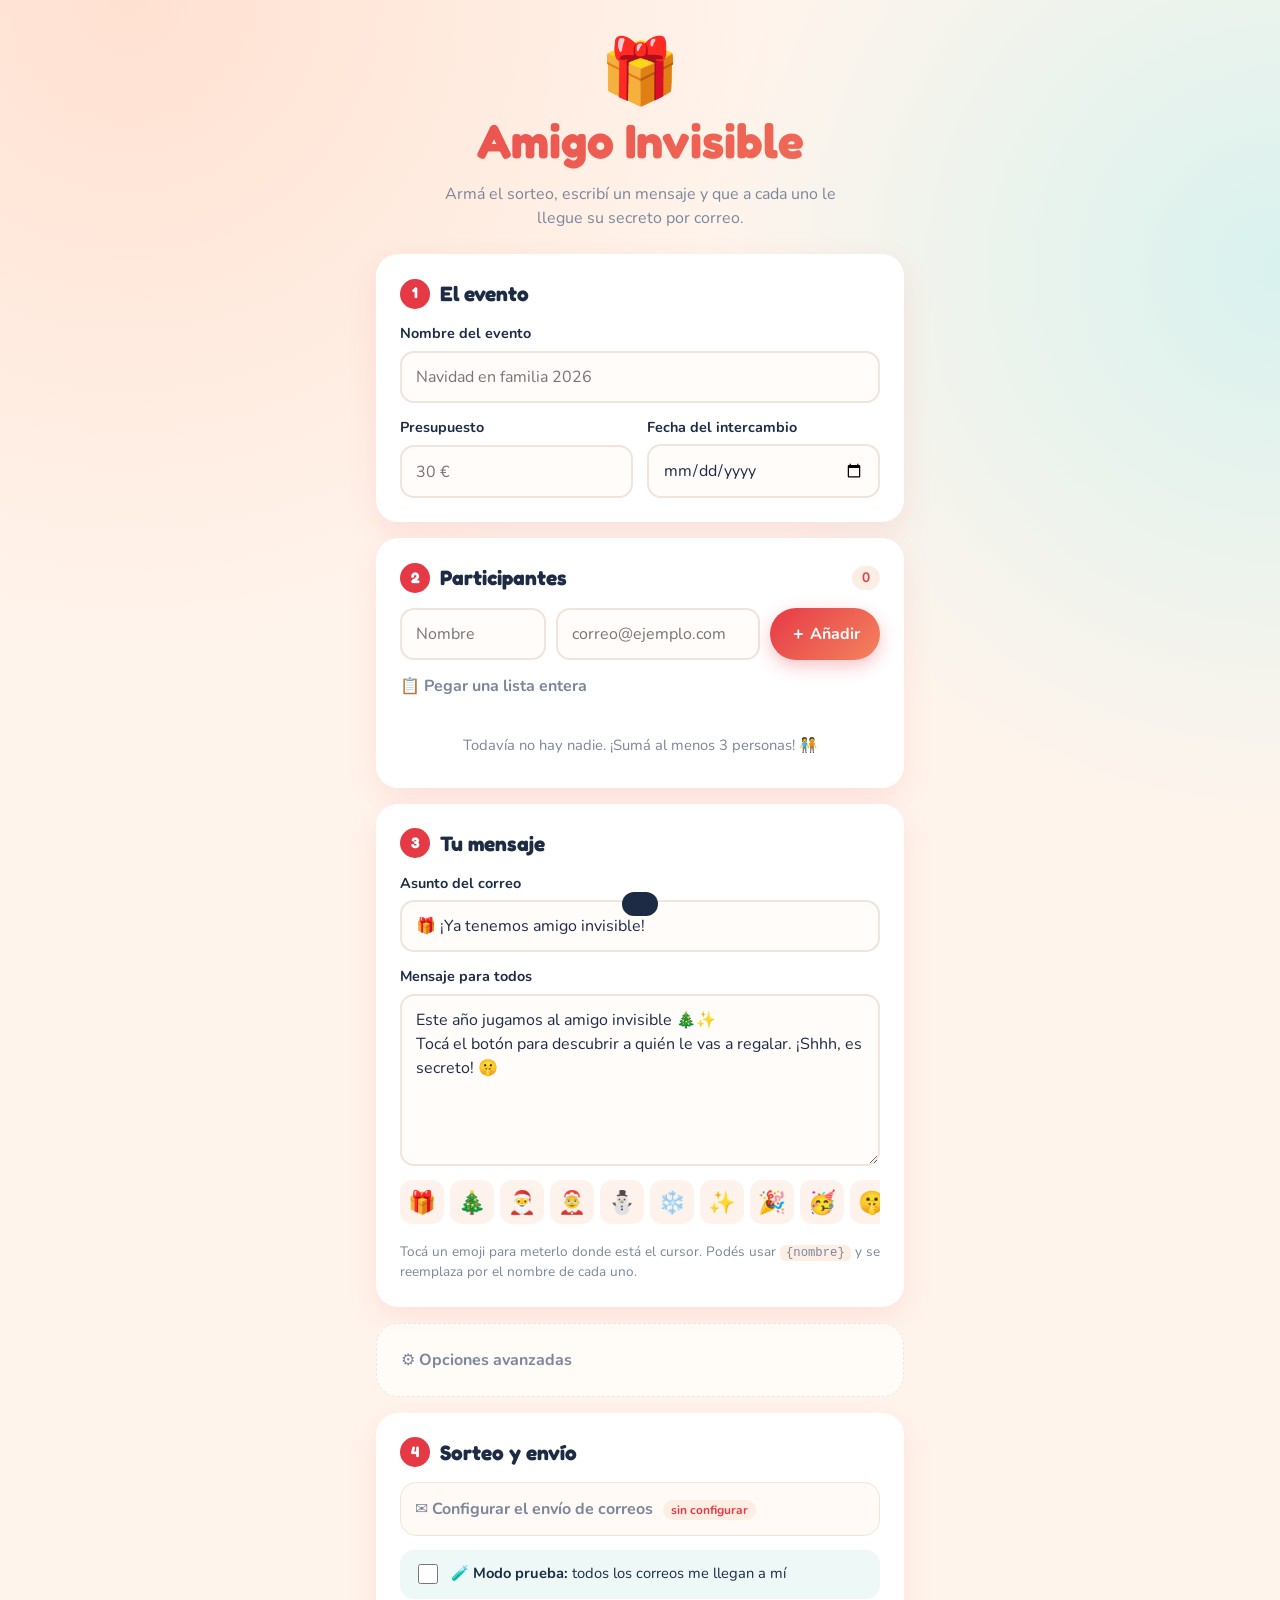
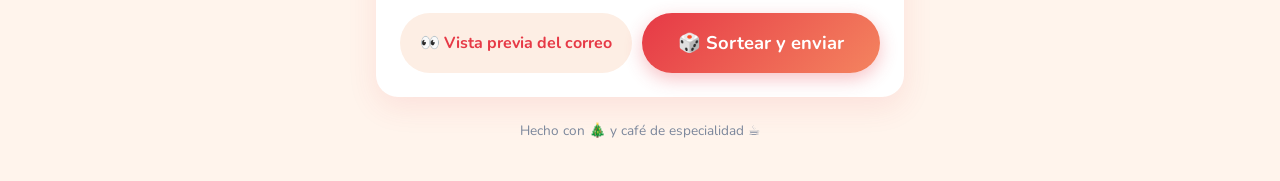
==== index.html @ 3b0b979f "Presupuesto de ejemplo: 30 € Co-Authored-By: Claude Opus 5.5 <noreply@anthropic.com> Claude-Session:" ====
<!doctype html>
<html lang="es">
<head>
  <meta charset="utf-8">
  <meta name="viewport" content="width=device-width, initial-scale=1, viewport-fit=cover">
  <title>Amigo Invisible 🎁</title>
  <meta name="description" content="Organizá tu sorteo de amigo invisible y avisale a todos por correo.">
  <meta name="theme-color" content="#e63946">
  <link rel="icon" href="data:image/svg+xml,<svg xmlns='http://www.w3.org/2000/svg' viewBox='0 0 100 100'><text y='.9em' font-size='90'>🎁</text></svg>">
  <link rel="preconnect" href="https://fonts.googleapis.com">
  <link rel="preconnect" href="https://fonts.gstatic.com" crossorigin>
  <link href="https://fonts.googleapis.com/css2?family=Fredoka:wght@500;600;700&family=Nunito:wght@400;600;700&display=swap" rel="stylesheet">
  <link rel="stylesheet" href="css/styles.css">
</head>
<body>
  <div class="snow" aria-hidden="true"></div>

  <header class="hero">
    <div class="hero__icon">🎁</div>
    <h1>Amigo Invisible</h1>
    <p>Armá el sorteo, escribí un mensaje y que a cada uno le llegue su secreto por correo.</p>
  </header>

  <main class="container">

    <!-- 1. Evento -->
    <section class="card">
      <h2><span class="step">1</span> El evento</h2>
      <label class="field">
        <span>Nombre del evento</span>
        <input id="eventName" type="text" placeholder="Navidad en familia 2026" maxlength="80">
      </label>
      <div class="row">
        <label class="field">
          <span>Presupuesto</span>
          <input id="eventBudget" type="text" placeholder="30 €" maxlength="30">
        </label>
        <label class="field">
          <span>Fecha del intercambio</span>
          <input id="eventDate" type="date">
        </label>
      </div>
    </section>

    <!-- 2. Participantes -->
    <section class="card">
      <h2><span class="step">2</span> Participantes <span id="countBadge" class="badge">0</span></h2>
      <form id="addForm" class="add-form" autocomplete="off">
        <input id="pName" type="text" placeholder="Nombre" required maxlength="40">
        <input id="pEmail" type="email" placeholder="correo@ejemplo.com" required>
        <button class="btn btn--primary" type="submit" aria-label="Añadir participante">＋ Añadir</button>
      </form>
      <details class="bulk">
        <summary>📋 Pegar una lista entera</summary>
        <p class="hint">Una persona por línea: <code>Nombre, correo</code></p>
        <textarea id="bulkInput" rows="4" placeholder="Nancy, nancy@mail.com&#10;Santi, santi@mail.com"></textarea>
        <button id="bulkAdd" class="btn btn--ghost" type="button">Añadir todos</button>
      </details>
      <ul id="participantList" class="plist"></ul>
      <p id="emptyList" class="empty">Todavía no hay nadie. ¡Sumá al menos 3 personas! 🧑‍🤝‍🧑</p>
    </section>

    <!-- 3. Mensaje -->
    <section class="card">
      <h2><span class="step">3</span> Tu mensaje</h2>
      <label class="field">
        <span>Asunto del correo</span>
        <input id="mailSubject" type="text" maxlength="120">
      </label>
      <label class="field">
        <span>Mensaje para todos</span>
        <textarea id="mailMessage" rows="6"></textarea>
      </label>
      <div class="emoji-bar" id="emojiBar" aria-label="Emojis"></div>
      <p class="hint">Tocá un emoji para meterlo donde está el cursor. Podés usar <code>{nombre}</code> y se reemplaza por el nombre de cada uno.</p>
    </section>

    <!-- Opciones avanzadas (discretas) -->
    <section class="card card--quiet">
      <details id="advanced">
        <summary>⚙️ Opciones avanzadas</summary>
        <p class="hint">Esto queda solo en este navegador. En los correos no aparece nada: el resultado se ve 100% al azar.</p>

        <h3>🔗 Tiene que tocarle a…</h3>
        <div class="rule-form">
          <select id="forceFrom"></select>
          <span class="arrow">regala a</span>
          <select id="forceTo"></select>
          <button id="addForce" class="btn btn--ghost btn--sm" type="button">Fijar</button>
        </div>
        <ul id="forceList" class="rules"></ul>

        <h3>🚫 Nunca le puede tocar…</h3>
        <div class="rule-form">
          <select id="exclFrom"></select>
          <span class="arrow">no regala a</span>
          <select id="exclTo"></select>
          <button id="addExcl" class="btn btn--ghost btn--sm" type="button">Excluir</button>
        </div>
        <label class="check"><input id="exclMutual" type="checkbox" checked> Aplicar en los dos sentidos</label>
        <ul id="exclList" class="rules"></ul>

        <label class="check"><input id="avoidPairs" type="checkbox" checked> Evitar que dos personas se regalen entre sí</label>
      </details>
    </section>

    <!-- 4. Envío -->
    <section class="card">
      <h2><span class="step">4</span> Sorteo y envío</h2>

      <details id="mailConfig" class="config">
        <summary>✉️ Configurar el envío de correos <span id="configStatus" class="pill">sin configurar</span></summary>
        <p class="hint">Se usa <a href="https://www.emailjs.com/" target="_blank" rel="noopener">EmailJS</a> (gratis, 200 correos/mes). En el <a href="https://github.com/nchiari/Amigo-Invisible#configurar-emailjs" target="_blank" rel="noopener">README</a> está el paso a paso.</p>
        <label class="field"><span>Public Key</span><input id="ejsKey" type="text" placeholder="aBcD1234..." autocomplete="off"></label>
        <label class="field"><span>Service ID</span><input id="ejsService" type="text" placeholder="service_xxxxx" autocomplete="off"></label>
        <label class="field"><span>Template ID</span><input id="ejsTemplate" type="text" placeholder="template_xxxxx" autocomplete="off"></label>
        <label class="field"><span>Tu nombre (remitente)</span><input id="fromName" type="text" placeholder="Nico" maxlength="40"></label>
      </details>

      <label class="check check--test">
        <input id="testMode" type="checkbox">
        <span>🧪 <b>Modo prueba:</b> todos los correos me llegan a mí</span>
      </label>
      <label id="testEmailWrap" class="field hidden">
        <span>Mi correo para la prueba</span>
        <input id="testEmail" type="email" placeholder="yo@mail.com">
      </label>

      <div class="actions">
        <button id="previewBtn" class="btn btn--ghost" type="button">👀 Vista previa del correo</button>
        <button id="drawBtn" class="btn btn--primary btn--big" type="button">🎲 Sortear y enviar</button>
      </div>

      <div id="results" class="results hidden">
        <div class="results__head">
          <h3>📬 Envíos</h3>
          <button id="redrawBtn" class="btn btn--ghost btn--sm" type="button">🔄 Volver a sortear</button>
        </div>
        <p class="hint">Los enlaces no muestran a quién le tocó quién, así podés jugar vos también sin espiar. 🙈</p>
        <ul id="sendList" class="sendlist"></ul>
        <button id="retryBtn" class="btn btn--primary hidden" type="button">Reintentar los que fallaron</button>
      </div>
    </section>

    <footer class="foot">Hecho con 🎄 y café de especialidad ☕</footer>
  </main>

  <!-- Modal vista previa -->
  <dialog id="previewDialog" class="dialog">
    <div class="dialog__head">
      <b>Vista previa</b>
      <button class="btn btn--ghost btn--sm" data-close type="button">Cerrar ✕</button>
    </div>
    <iframe id="previewFrame" title="Vista previa del correo"></iframe>
  </dialog>

  <div id="toast" class="toast" role="status" aria-live="polite"></div>

  <script src="js/shared.js"></script>
  <script src="js/app.js"></script>
</body>
</html>
---- css/styles.css ----
:root {
  --bg: #fff4ec;
  --card: #ffffff;
  --ink: #1d2b45;
  --muted: #7b869b;
  --line: #f1e4da;
  --red: #e63946;
  --coral: #f4845f;
  --green: #2a9d8f;
  --gold: #e9c46a;
  --radius: 22px;
  --shadow: 0 10px 30px rgba(230, 57, 70, .10);
}

* { box-sizing: border-box; }
html { -webkit-text-size-adjust: 100%; }
body {
  margin: 0;
  font-family: 'Nunito', system-ui, -apple-system, sans-serif;
  background: var(--bg);
  background-image: radial-gradient(circle at 10% 0%, #ffe1d1 0, transparent 45%),
                    radial-gradient(circle at 100% 30%, #d9f2ee 0, transparent 40%);
  background-attachment: fixed;
  color: var(--ink);
  line-height: 1.5;
  min-height: 100vh;
}
h1, h2, h3 { font-family: 'Fredoka', sans-serif; margin: 0; }
a { color: var(--green); }
code { background: #fdeee4; padding: 1px 6px; border-radius: 6px; font-size: .9em; }
.hidden { display: none !important; }

/* ---------- Nieve ---------- */
.snow { position: fixed; inset: 0; pointer-events: none; overflow: hidden; z-index: 0; }
.snow i {
  position: absolute; top: -20px; color: #f4a7a0; opacity: .55; font-style: normal;
  animation: fall linear infinite;
}
@keyframes fall {
  to { transform: translate3d(30px, 110vh, 0) rotate(360deg); }
}
@media (prefers-reduced-motion: reduce) { .snow { display: none; } }

/* ---------- Hero ---------- */
.hero {
  position: relative; z-index: 1;
  text-align: center;
  padding: 40px 20px 24px;
}
.hero__icon {
  font-size: 64px; line-height: 1;
  animation: wiggle 2.6s ease-in-out infinite;
  display: inline-block;
}
@keyframes wiggle {
  0%, 80%, 100% { transform: rotate(0); }
  85% { transform: rotate(-10deg) scale(1.05); }
  90% { transform: rotate(10deg) scale(1.05); }
  95% { transform: rotate(-6deg); }
}
.hero h1 {
  font-size: clamp(2rem, 8vw, 3rem);
  background: linear-gradient(135deg, var(--red), var(--coral));
  -webkit-background-clip: text; background-clip: text; color: transparent;
}
.hero p { margin: 6px auto 0; max-width: 420px; color: var(--muted); }

/* ---------- Layout ---------- */
.container {
  position: relative; z-index: 1;
  max-width: 560px; margin: 0 auto;
  padding: 0 16px 40px;
  display: grid; gap: 16px;
}
.card {
  background: var(--card);
  border-radius: var(--radius);
  padding: 20px 18px;
  box-shadow: var(--shadow);
  display: grid; gap: 14px;
}
.card h2 { font-size: 1.3rem; display: flex; align-items: center; gap: 10px; }
.card h3 { font-size: 1.02rem; margin-top: 8px; }
.card--quiet { background: rgba(255,255,255,.6); box-shadow: none; border: 1px dashed var(--line); padding: 14px 18px; }
.step {
  display: inline-grid; place-items: center;
  width: 30px; height: 30px; border-radius: 50%;
  background: var(--red); color: #fff; font-size: .95rem;
}
.badge {
  margin-left: auto; font-family: 'Nunito'; font-size: .85rem;
  background: #fdeee4; color: var(--red); padding: 2px 10px; border-radius: 99px;
}

/* ---------- Formularios ---------- */
.field { display: grid; gap: 6px; font-weight: 700; font-size: .9rem; }
.field span { color: var(--ink); }
.row { display: grid; gap: 14px; }
input[type=text], input[type=email], input[type=date], textarea, select {
  width: 100%;
  font: inherit; font-weight: 400; font-size: 16px; /* evita el zoom en iOS */
  color: var(--ink);
  padding: 12px 14px;
  border: 2px solid var(--line);
  border-radius: 14px;
  background: #fffcfa;
  transition: border-color .2s, box-shadow .2s;
  -webkit-appearance: none; appearance: none;
}
select {
  background-image: linear-gradient(45deg, transparent 50%, var(--muted) 50%), linear-gradient(135deg, var(--muted) 50%, transparent 50%);
  background-position: calc(100% - 18px) 50%, calc(100% - 13px) 50%;
  background-size: 5px 5px; background-repeat: no-repeat;
  padding-right: 34px;
}
input:focus, textarea:focus, select:focus {
  outline: none; border-color: var(--coral);
  box-shadow: 0 0 0 4px rgba(244, 132, 95, .18);
}
textarea { resize: vertical; min-height: 90px; }
.hint { margin: 0; font-size: .85rem; color: var(--muted); }
.check { display: flex; gap: 10px; align-items: flex-start; font-size: .92rem; cursor: pointer; }
.check input { width: 20px; height: 20px; accent-color: var(--green); flex: none; margin-top: 2px; }
.check--test { background: #eef8f6; padding: 12px 14px; border-radius: 14px; }

/* ---------- Botones ---------- */
.btn {
  font: inherit; font-weight: 700; font-size: 1rem;
  border: none; border-radius: 999px; cursor: pointer;
  padding: 12px 20px; min-height: 48px;
  transition: transform .15s, box-shadow .2s, opacity .2s;
  -webkit-tap-highlight-color: transparent;
}
.btn:active { transform: scale(.96); }
.btn:disabled { opacity: .5; pointer-events: none; }
.btn--primary {
  background: linear-gradient(135deg, var(--red), var(--coral));
  color: #fff; box-shadow: 0 6px 18px rgba(230, 57, 70, .3);
}
.btn--ghost { background: #fdeee4; color: var(--red); }
.btn--sm { min-height: 38px; padding: 8px 14px; font-size: .9rem; }
.btn--big { font-size: 1.15rem; padding: 16px 24px; min-height: 58px; }
.icon-btn {
  display: inline-grid; place-items: center;
  width: 38px; height: 38px; border-radius: 50%;
  border: none; background: #f8efe9; cursor: pointer;
  font-size: 1rem; text-decoration: none; color: var(--ink); flex: none;
}
.icon-btn:active { transform: scale(.9); }
.actions { display: grid; gap: 10px; }

/* ---------- Participantes ---------- */
.add-form { display: grid; gap: 10px; }
.bulk summary, details > summary { cursor: pointer; font-weight: 700; color: var(--muted); list-style: none; }
details > summary::-webkit-details-marker { display: none; }
details[open] > summary { margin-bottom: 12px; }
.bulk { display: grid; gap: 8px; }
.bulk[open] { display: grid; gap: 10px; }
.plist, .sendlist, .rules { list-style: none; margin: 0; padding: 0; display: grid; gap: 8px; }
.plist li, .sendlist li {
  display: flex; align-items: center; gap: 12px;
  padding: 10px 10px 10px 12px;
  background: #fffaf6; border: 1px solid var(--line); border-radius: 16px;
  animation: pop .25s ease-out;
}
@keyframes pop { from { transform: scale(.95); opacity: 0; } }
.avatar {
  width: 40px; height: 40px; border-radius: 50%; flex: none;
  display: grid; place-items: center;
  font-family: 'Fredoka'; font-size: 1.1rem; color: #fff;
  background: hsl(var(--h), 70%, 62%);
}
.plist__info { display: grid; min-width: 0; flex: 1; }
.plist__info b, .plist__info small { overflow: hidden; text-overflow: ellipsis; white-space: nowrap; }
.plist__info small { color: var(--muted); }
.empty { margin: 0; text-align: center; color: var(--muted); font-size: .92rem; padding: 8px 0; }

/* ---------- Emojis ---------- */
.emoji-bar { display: flex; gap: 6px; overflow-x: auto; padding-bottom: 4px; scrollbar-width: thin; }
.emoji-bar button {
  flex: none; font-size: 1.4rem; width: 44px; height: 44px;
  border: none; border-radius: 12px; background: #fdf3ec; cursor: pointer;
  transition: transform .12s;
}
.emoji-bar button:active { transform: scale(1.25); }

/* ---------- Reglas ---------- */
.rule-form { display: grid; gap: 8px; }
.rule-form .arrow { font-size: .85rem; color: var(--muted); text-align: center; }
.rules li {
  display: flex; align-items: center; justify-content: space-between; gap: 10px;
  padding: 8px 8px 8px 14px; background: #fff; border-radius: 12px; font-size: .92rem;
}
.rules i { color: var(--muted); font-style: normal; font-size: .85em; }

/* ---------- Config ---------- */
.config { background: #fffaf6; border: 1px solid var(--line); border-radius: 16px; padding: 14px; }
.config[open] { display: grid; gap: 12px; }
.config[open] > summary { margin-bottom: 0; }
.pill { font-size: .75rem; background: #fdeee4; color: var(--red); padding: 2px 8px; border-radius: 99px; margin-left: 6px; }
.pill--ok { background: #dff3ef; color: var(--green); }

/* ---------- Resultados ---------- */
.results { display: grid; gap: 12px; border-top: 2px dashed var(--line); padding-top: 16px; }
.results__head { display: flex; align-items: center; justify-content: space-between; gap: 10px; }
.send__status { font-size: 1.4rem; width: 32px; text-align: center; flex: none; }
.send__btns { display: flex; gap: 6px; }
.send--ok { background: #f1faf8 !important; border-color: #cdeee8 !important; }
.send--error { background: #fff1f1 !important; border-color: #f8cfd2 !important; }
.send--error small { color: var(--red) !important; white-space: normal !important; }
.send--sending .send__status { animation: bounce .6s infinite alternate; }
@keyframes bounce { to { transform: translateY(-4px); } }

/* ---------- Dialog / toast ---------- */
.dialog {
  border: none; border-radius: 24px; padding: 0;
  width: min(520px, calc(100vw - 24px)); height: min(720px, calc(100vh - 40px));
  box-shadow: 0 20px 60px rgba(0,0,0,.25);
}
.dialog[open] { display: flex; flex-direction: column; }
.dialog::backdrop { background: rgba(29, 43, 69, .45); backdrop-filter: blur(3px); }
.dialog__head { display: flex; justify-content: space-between; align-items: center; padding: 10px 12px 10px 18px; }
.dialog iframe { flex: 1; border: none; width: 100%; background: var(--bg); }
.toast {
  position: fixed; left: 50%; bottom: calc(20px + env(safe-area-inset-bottom));
  transform: translate(-50%, 150%);
  background: var(--ink); color: #fff; padding: 12px 18px; border-radius: 16px;
  font-weight: 600; font-size: .95rem; max-width: calc(100vw - 32px); text-align: center;
  transition: transform .3s cubic-bezier(.2, .9, .3, 1.3); z-index: 10;
}
.toast.show { transform: translate(-50%, 0); }
.foot { text-align: center; color: var(--muted); font-size: .85rem; padding-top: 8px; }

/* ---------- Pantallas más grandes ---------- */
@media (min-width: 560px) {
  .row { grid-template-columns: 1fr 1fr; }
  .add-form { grid-template-columns: 1fr 1.4fr auto; }
  .rule-form { grid-template-columns: 1fr auto 1fr auto; align-items: center; }
  .actions { grid-template-columns: auto 1fr; }
  .card { padding: 24px; }
}

/* =========================================================
   Página de revelación
   ========================================================= */
.reveal-page { overflow-x: hidden; }
#confetti { position: fixed; inset: 0; width: 100%; height: 100%; pointer-events: none; z-index: 5; }
.reveal {
  position: relative; z-index: 1;
  min-height: 100vh; min-height: 100dvh;
  display: flex; flex-direction: column; align-items: center; justify-content: center;
  text-align: center; padding: 32px 20px;
  gap: 8px;
}
.reveal__hello { margin: 0; font-size: 1.2rem; font-weight: 700; color: var(--muted); }
.reveal__event {
  font-size: clamp(1.8rem, 8vw, 2.6rem);
  background: linear-gradient(135deg, var(--red), var(--coral));
  -webkit-background-clip: text; background-clip: text; color: transparent;
  margin-bottom: 24px;
}
.reveal__hint { color: var(--muted); font-weight: 600; animation: pulse 1.6s ease-in-out infinite; }
@keyframes pulse { 50% { opacity: .45; } }

/* Caja de regalo */
.gift {
  position: relative; width: 180px; height: 180px;
  border: none; background: none; cursor: pointer; padding: 0;
  animation: shake 2.4s ease-in-out infinite;
  -webkit-tap-highlight-color: transparent;
}
.gift__box {
  position: absolute; left: 15px; right: 15px; bottom: 0; height: 110px;
  background: linear-gradient(135deg, var(--red), #c92a3a);
  border-radius: 10px 10px 18px 18px;
  box-shadow: 0 14px 30px rgba(230, 57, 70, .35);
}
.gift__lid {
  position: absolute; left: 4px; right: 4px; top: 42px; height: 38px; z-index: 2;
  background: linear-gradient(135deg, var(--coral), var(--red));
  border-radius: 12px;
  transition: transform .6s cubic-bezier(.3, 1.4, .5, 1), opacity .6s;
}
.gift__lid::before, .gift__lid::after {
  content: ''; position: absolute; top: -34px; width: 44px; height: 38px;
  border: 10px solid var(--gold); border-radius: 50% 50% 0 50%;
}
.gift__lid::before { left: 42px; transform: rotate(-20deg); }
.gift__lid::after { right: 42px; transform: rotate(110deg); }
.gift__ribbon {
  position: absolute; left: 50%; top: 42px; bottom: 0; width: 26px; z-index: 3;
  transform: translateX(-50%);
  background: var(--gold);
  transition: opacity .3s;
}
@keyframes shake {
  0%, 70%, 100% { transform: rotate(0); }
  75% { transform: rotate(-6deg); }
  80% { transform: rotate(6deg); }
  85% { transform: rotate(-4deg); }
  90% { transform: rotate(4deg); }
}
.gift.open { animation: none; cursor: default; }
.gift.open .gift__lid { transform: translateY(-120px) rotate(-25deg); opacity: 0; }
.gift.open .gift__ribbon { opacity: 0; }
.gift.open .gift__box { animation: squash .4s ease-out; }
@keyframes squash { 40% { transform: scaleY(.85) scaleX(1.08); } }

.reveal__result {
  background: var(--card); border-radius: 28px; box-shadow: var(--shadow);
  padding: 28px 24px; margin-top: 16px; width: 100%; max-width: 380px;
  animation: rise .6s cubic-bezier(.2, .9, .3, 1.3);
}
@keyframes rise { from { transform: translateY(40px) scale(.9); opacity: 0; } }
.reveal__label { margin: 0; color: var(--muted); font-weight: 700; }
.reveal__name {
  margin: 6px 0 14px; font-family: 'Fredoka'; font-weight: 700;
  font-size: clamp(2.2rem, 12vw, 3.4rem); line-height: 1.1;
  color: var(--green); word-break: break-word;
}
.reveal__details { display: flex; flex-wrap: wrap; justify-content: center; gap: 8px; margin-bottom: 14px; }
.reveal__details span { background: #fdeee4; padding: 6px 12px; border-radius: 99px; font-weight: 600; font-size: .92rem; }
.reveal__details:empty { display: none; }
.reveal__secret { margin: 0; font-size: .9rem; color: var(--muted); }
.reveal__error { background: var(--card); border-radius: 24px; padding: 24px; box-shadow: var(--shadow); }
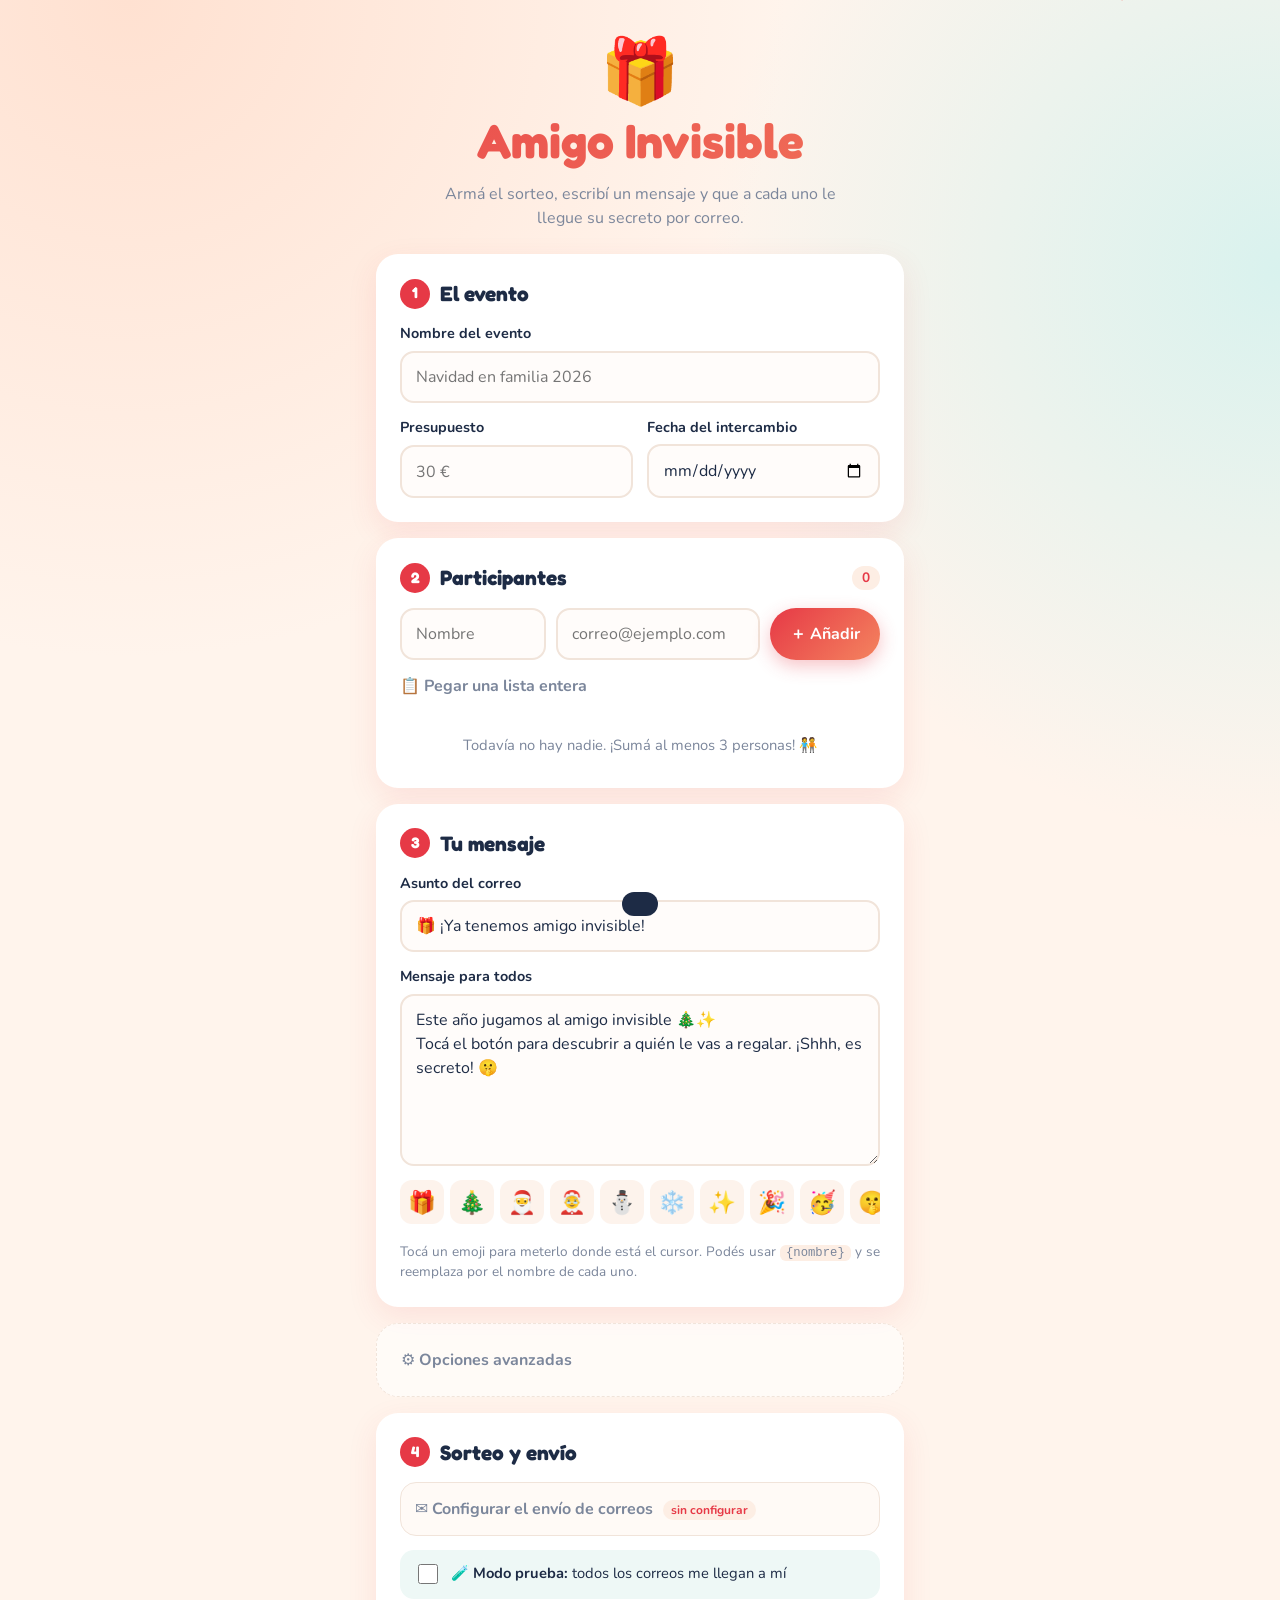
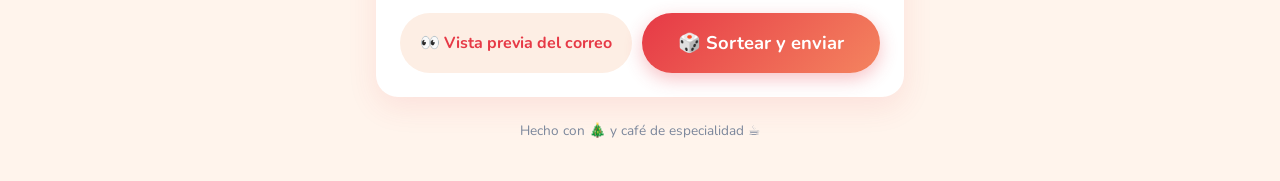
==== commit afc879b1: "Parejas fijadas en los dos sentidos y control final antes de enviar La regla 'Fijar' solo obligaba A" ====
--- a/index.html
+++ b/index.html
@@ -88,6 +88,7 @@
           <select id="forceTo"></select>
           <button id="addForce" class="btn btn--ghost btn--sm" type="button">Fijar</button>
         </div>
+        <label class="check"><input id="forceMutual" type="checkbox" checked> Que se regalen entre sí (en los dos sentidos)</label>
         <ul id="forceList" class="rules"></ul>
 
         <h3>🚫 Nunca le puede tocar…</h3>
@@ -100,7 +101,7 @@
         <label class="check"><input id="exclMutual" type="checkbox" checked> Aplicar en los dos sentidos</label>
         <ul id="exclList" class="rules"></ul>
 
-        <label class="check"><input id="avoidPairs" type="checkbox" checked> Evitar que dos personas se regalen entre sí</label>
+        <label class="check"><input id="avoidPairs" type="checkbox" checked> En el resto del sorteo, evitar que dos personas se regalen entre sí (no afecta a las parejas fijadas arriba)</label>
       </details>
     </section>
 
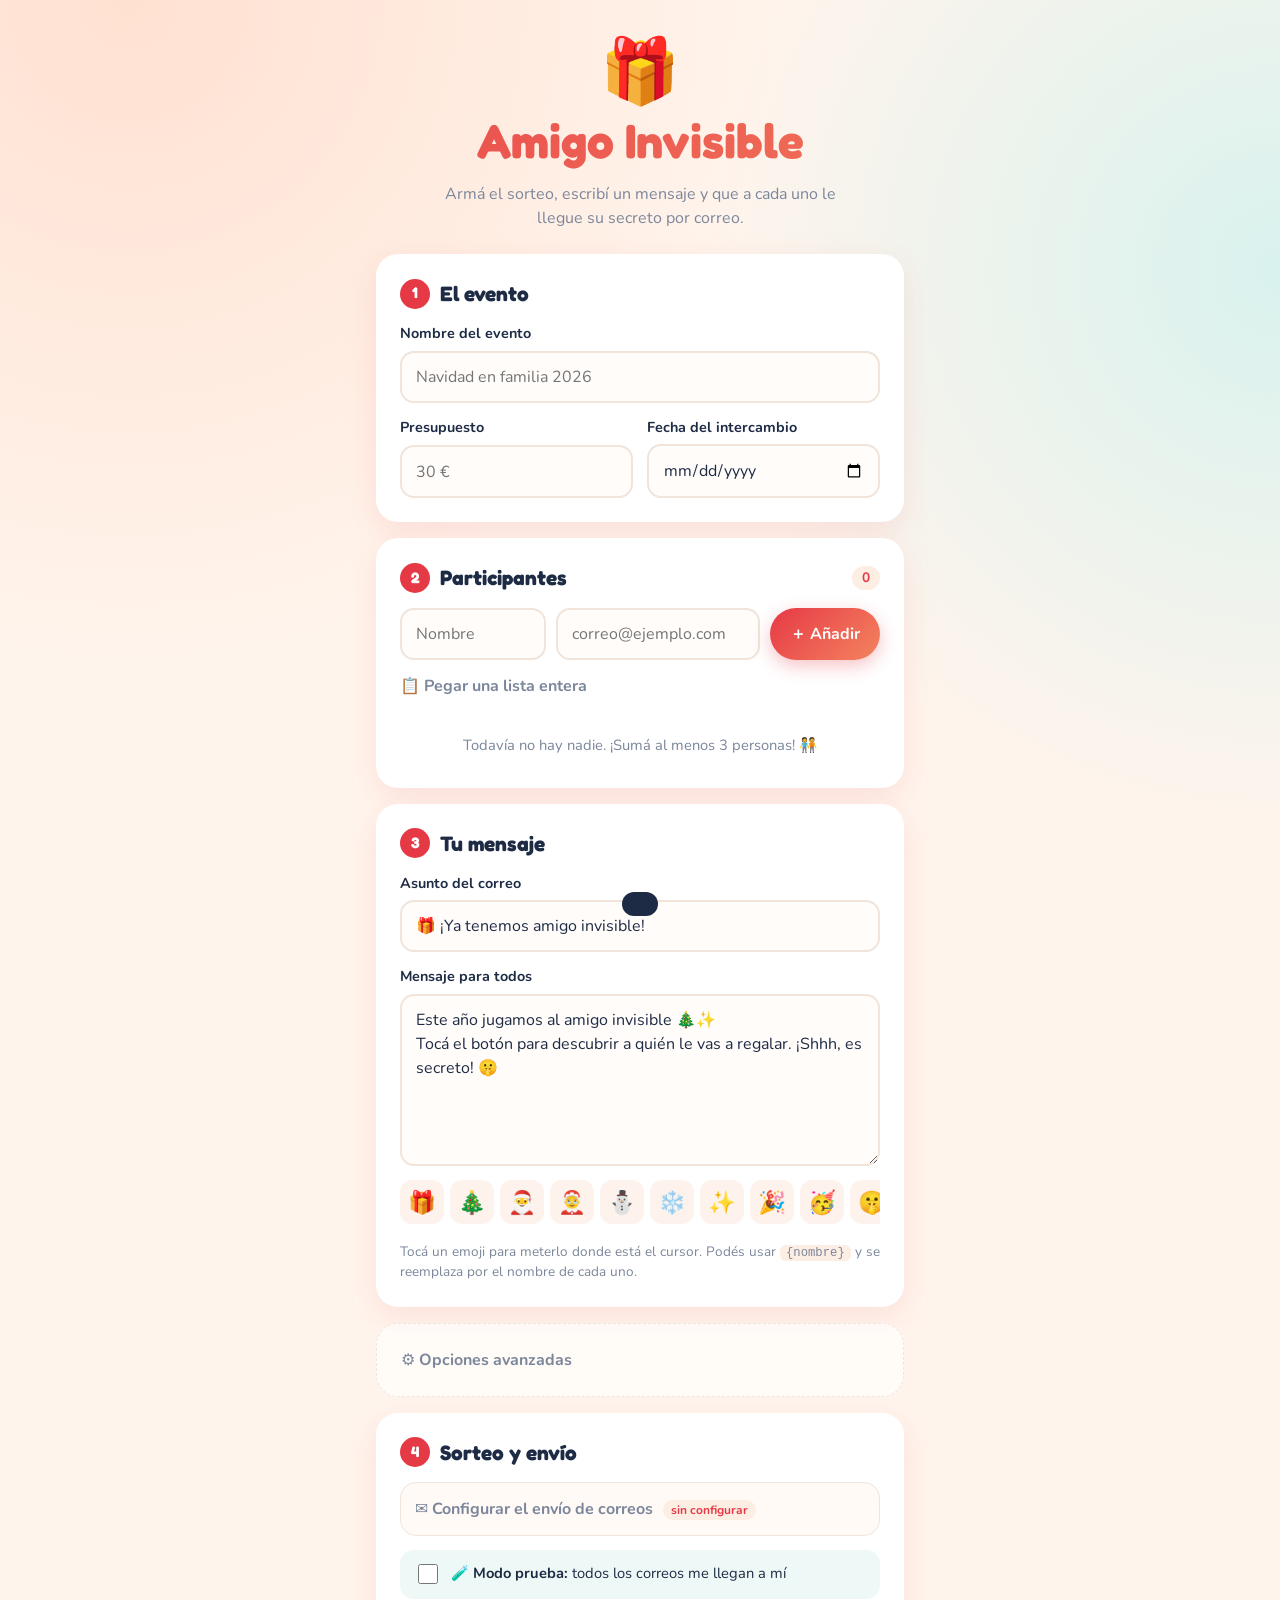
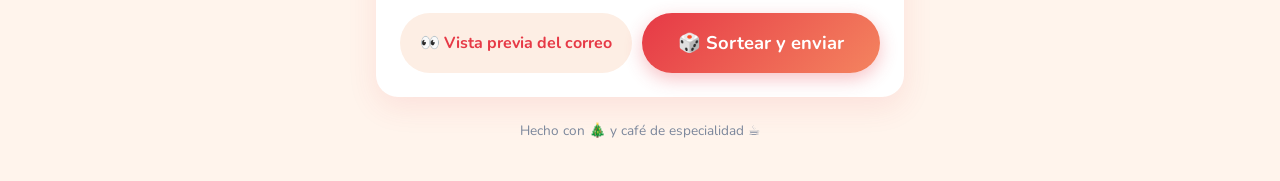
==== commit d9200ead: "Quitar 'nunca le puede tocar' y guardar todo al recargar - Se elimina la opción de exclusiones (UI, " ====
--- a/index.html
+++ b/index.html
@@ -50,7 +50,7 @@
         <input id="pEmail" type="email" placeholder="correo@ejemplo.com" required>
         <button class="btn btn--primary" type="submit" aria-label="Añadir participante">＋ Añadir</button>
       </form>
-      <details class="bulk">
+      <details id="bulk" class="bulk">
         <summary>📋 Pegar una lista entera</summary>
         <p class="hint">Una persona por línea: <code>Nombre, correo</code></p>
         <textarea id="bulkInput" rows="4" placeholder="Nancy, nancy@mail.com&#10;Santi, santi@mail.com"></textarea>
@@ -91,15 +91,7 @@
         <label class="check"><input id="forceMutual" type="checkbox" checked> Que se regalen entre sí (en los dos sentidos)</label>
         <ul id="forceList" class="rules"></ul>
 
-        <h3>🚫 Nunca le puede tocar…</h3>
-        <div class="rule-form">
-          <select id="exclFrom"></select>
-          <span class="arrow">no regala a</span>
-          <select id="exclTo"></select>
-          <button id="addExcl" class="btn btn--ghost btn--sm" type="button">Excluir</button>
-        </div>
-        <label class="check"><input id="exclMutual" type="checkbox" checked> Aplicar en los dos sentidos</label>
-        <ul id="exclList" class="rules"></ul>
+
 
         <label class="check"><input id="avoidPairs" type="checkbox" checked> En el resto del sorteo, evitar que dos personas se regalen entre sí (no afecta a las parejas fijadas arriba)</label>
       </details>
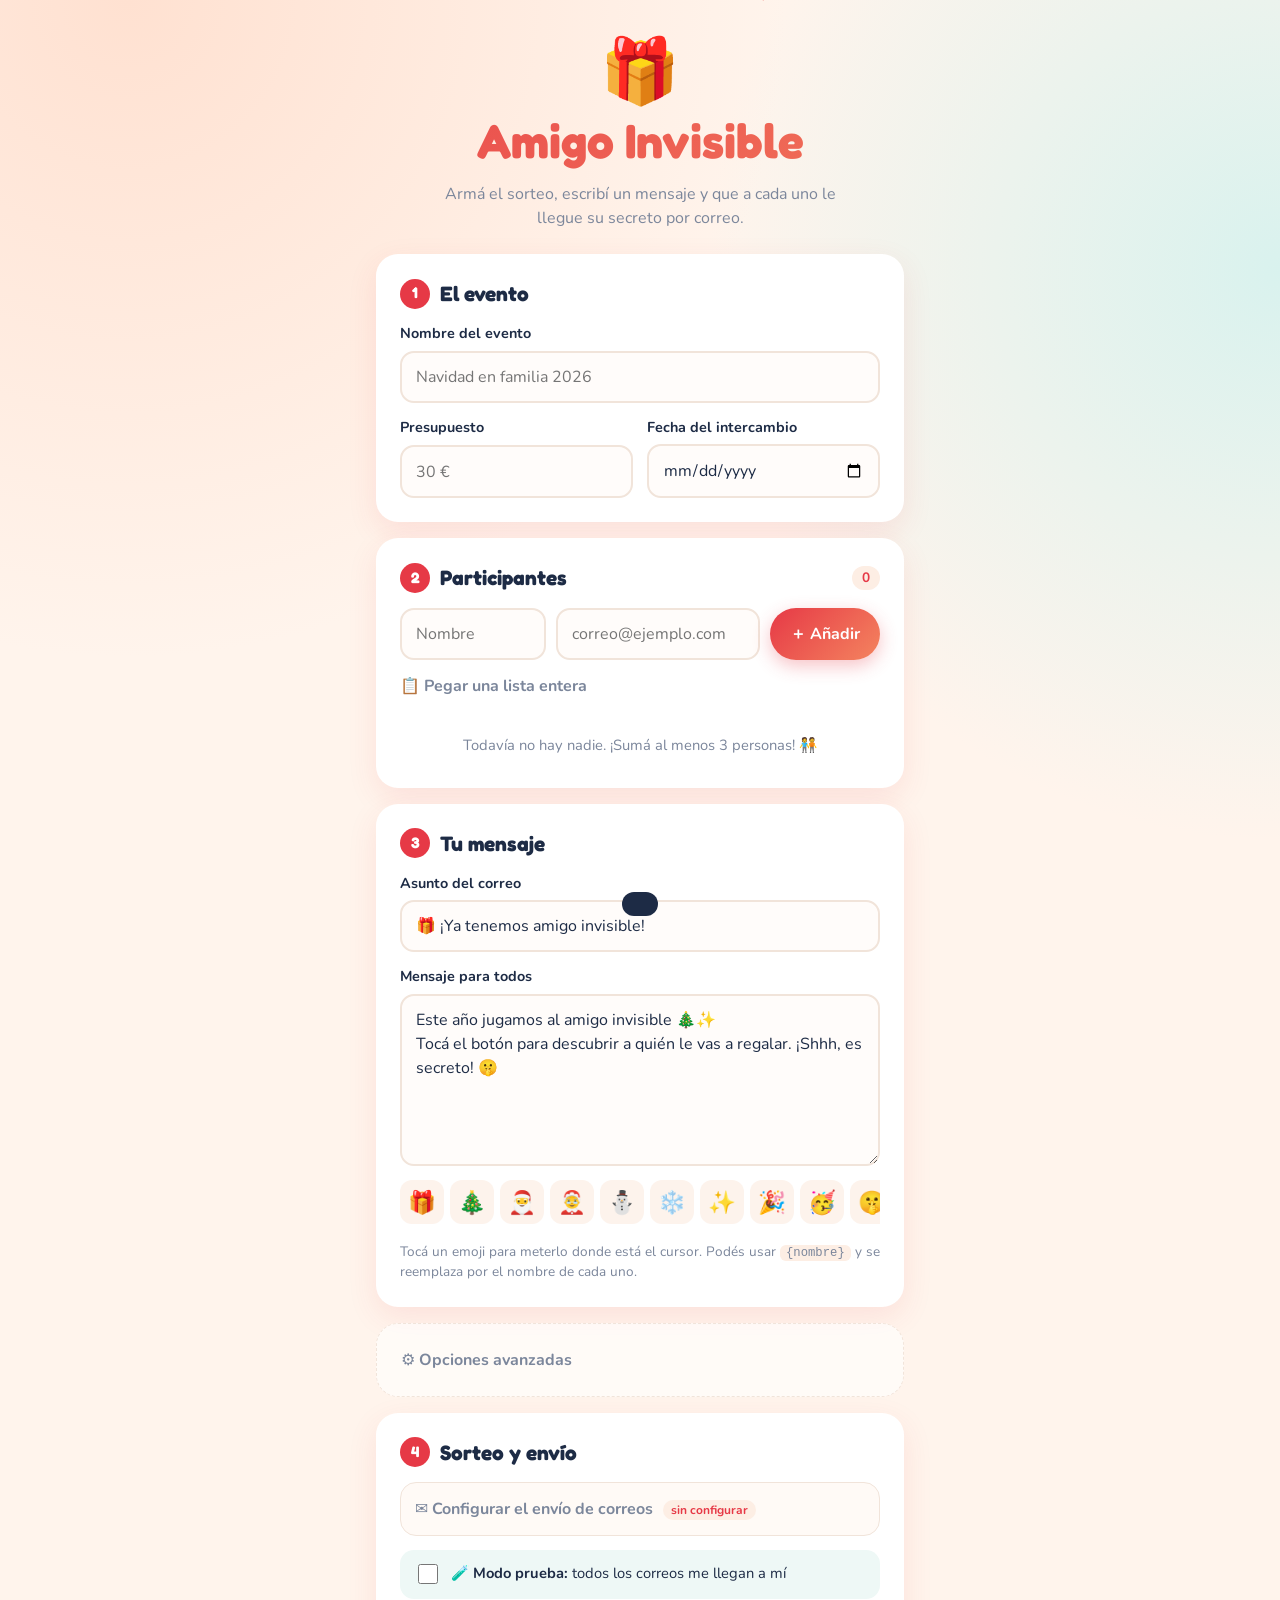
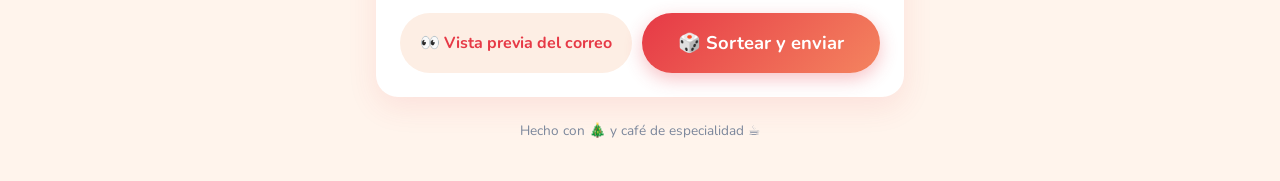
==== commit c46fda38: "Ver quién le tocó a quién, protegido con código Botón en la sección de envíos que abre una ventana c" ====
--- a/index.html
+++ b/index.html
@@ -132,6 +132,7 @@
         <p class="hint">Los enlaces no muestran a quién le tocó quién, así podés jugar vos también sin espiar. 🙈</p>
         <ul id="sendList" class="sendlist"></ul>
         <button id="retryBtn" class="btn btn--primary hidden" type="button">Reintentar los que fallaron</button>
+        <button id="secretBtn" class="btn btn--ghost" type="button">🔒 Ver quién le tocó a quién</button>
       </div>
     </section>
 
@@ -147,6 +148,22 @@
     <iframe id="previewFrame" title="Vista previa del correo"></iframe>
   </dialog>
 
+  <!-- Modal resultados (con código) -->
+  <dialog id="secretDialog" class="dialog dialog--small">
+    <div class="dialog__head">
+      <b>🔒 Resultados del sorteo</b>
+      <button class="btn btn--ghost btn--sm" data-close type="button">Cerrar ✕</button>
+    </div>
+    <div class="secret">
+      <form id="codeForm" class="secret__form" autocomplete="off">
+        <input id="codeInput" type="password" inputmode="numeric" maxlength="12" placeholder="Código" aria-label="Código">
+        <button class="btn btn--primary" type="submit">Ver</button>
+      </form>
+      <p id="codeError" class="secret__error hidden">Código incorrecto 🙅</p>
+      <ul id="secretList" class="pairs hidden"></ul>
+    </div>
+  </dialog>
+
   <div id="toast" class="toast" role="status" aria-live="polite"></div>
 
   <script src="js/shared.js"></script>
--- a/css/styles.css
+++ b/css/styles.css
@@ -211,6 +211,23 @@
 .send--sending .send__status { animation: bounce .6s infinite alternate; }
 @keyframes bounce { to { transform: translateY(-4px); } }
 
+/* ---------- Resultados con código ---------- */
+.dialog.dialog--small { height: fit-content; max-height: calc(100vh - 40px); }
+.secret { padding: 4px 18px 22px; overflow-y: auto; }
+.secret__form { display: flex; gap: 10px; }
+.secret__form input { text-align: center; letter-spacing: .4em; font-size: 1.3rem; }
+.secret__error { margin: 10px 0 0; color: var(--red); font-weight: 700; text-align: center; }
+.shake { animation: shakeX .4s; }
+@keyframes shakeX { 20%, 60% { transform: translateX(-8px); } 40%, 80% { transform: translateX(8px); } }
+.pairs { list-style: none; margin: 0; padding: 0; display: grid; gap: 8px; }
+.pairs li {
+  display: grid; grid-template-columns: 1fr auto 1fr auto; align-items: center; gap: 8px;
+  padding: 12px 14px; background: #fffaf6; border: 1px solid var(--line); border-radius: 14px;
+}
+.pairs li b:last-of-type { color: var(--green); }
+.pairs span { color: var(--muted); font-size: .9rem; }
+.pairs i { font-style: normal; color: var(--coral); font-weight: 700; }
+
 /* ---------- Dialog / toast ---------- */
 .dialog {
   border: none; border-radius: 24px; padding: 0;
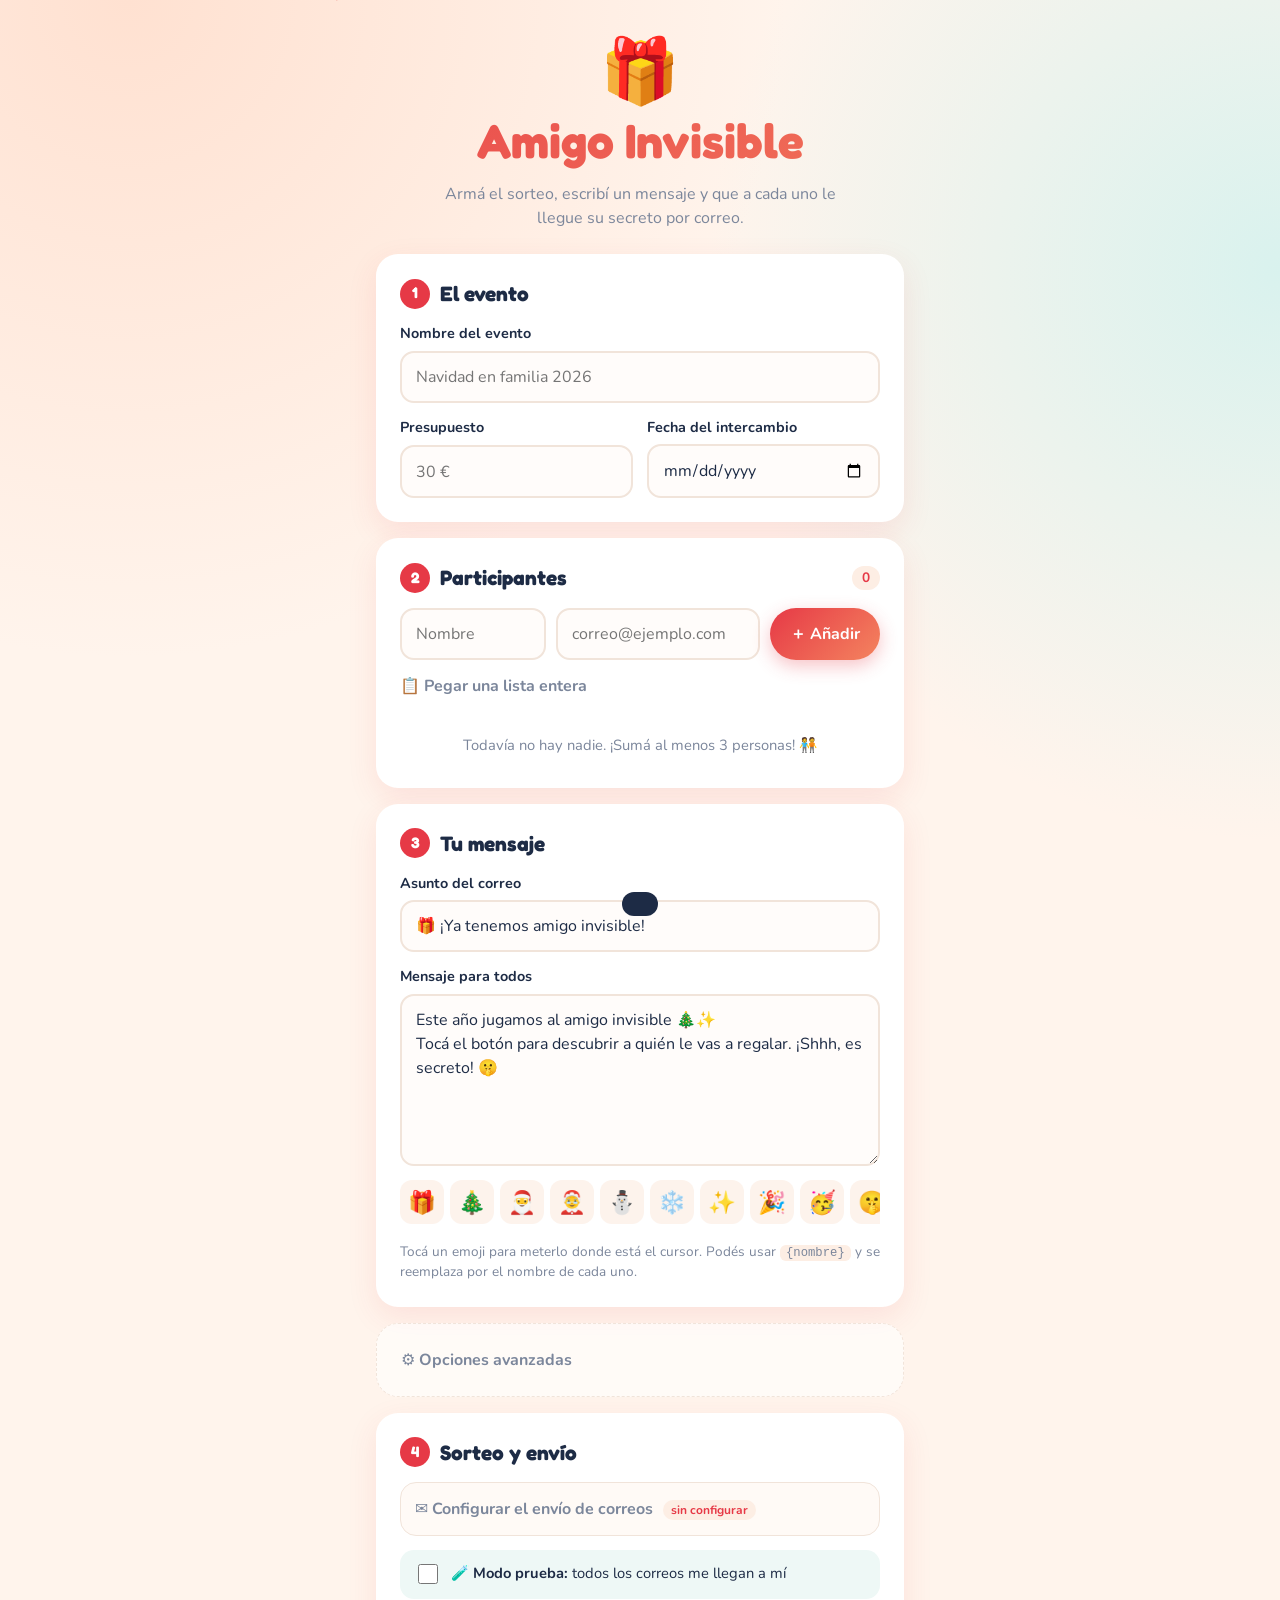
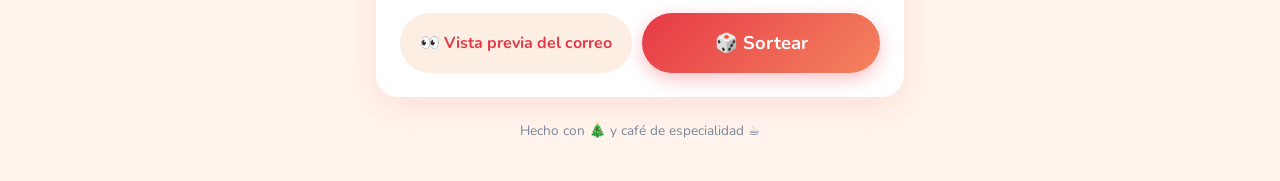
==== commit ff88c675: "Revisar el sorteo con código antes de enviar 'Sortear' ya no envía: abre la revisión, que pide el có" ====
--- a/index.html
+++ b/index.html
@@ -121,7 +121,7 @@
 
       <div class="actions">
         <button id="previewBtn" class="btn btn--ghost" type="button">👀 Vista previa del correo</button>
-        <button id="drawBtn" class="btn btn--primary btn--big" type="button">🎲 Sortear y enviar</button>
+        <button id="drawBtn" class="btn btn--primary btn--big" type="button">🎲 Sortear</button>
       </div>
 
       <div id="results" class="results hidden">
@@ -129,10 +129,10 @@
           <h3>📬 Envíos</h3>
           <button id="redrawBtn" class="btn btn--ghost btn--sm" type="button">🔄 Volver a sortear</button>
         </div>
-        <p class="hint">Los enlaces no muestran a quién le tocó quién, así podés jugar vos también sin espiar. 🙈</p>
+        <p class="hint">Nada se envía hasta que revises el sorteo con tu código y confirmes. 🔒</p>
         <ul id="sendList" class="sendlist"></ul>
         <button id="retryBtn" class="btn btn--primary hidden" type="button">Reintentar los que fallaron</button>
-        <button id="secretBtn" class="btn btn--ghost" type="button">🔒 Ver quién le tocó a quién</button>
+        <button id="secretBtn" class="btn btn--primary btn--big" type="button">🔒 Revisar y enviar</button>
       </div>
     </section>
 
@@ -161,6 +161,11 @@
       </form>
       <p id="codeError" class="secret__error hidden">Código incorrecto 🙅</p>
       <ul id="secretList" class="pairs hidden"></ul>
+      <div id="secretActions" class="secret__actions hidden">
+        <p id="sendInfo" class="hint"></p>
+        <button id="sendBtn" class="btn btn--primary btn--big" type="button">📨 Está bien, enviar</button>
+        <button id="redrawInBtn" class="btn btn--ghost" type="button">🔄 Sortear de nuevo</button>
+      </div>
     </div>
   </dialog>
 
--- a/css/styles.css
+++ b/css/styles.css
@@ -219,6 +219,8 @@
 .secret__error { margin: 10px 0 0; color: var(--red); font-weight: 700; text-align: center; }
 .shake { animation: shakeX .4s; }
 @keyframes shakeX { 20%, 60% { transform: translateX(-8px); } 40%, 80% { transform: translateX(8px); } }
+.secret__actions { display: grid; gap: 10px; margin-top: 16px; }
+.secret__actions .hint { text-align: center; }
 .pairs { list-style: none; margin: 0; padding: 0; display: grid; gap: 8px; }
 .pairs li {
   display: grid; grid-template-columns: 1fr auto 1fr auto; align-items: center; gap: 8px;
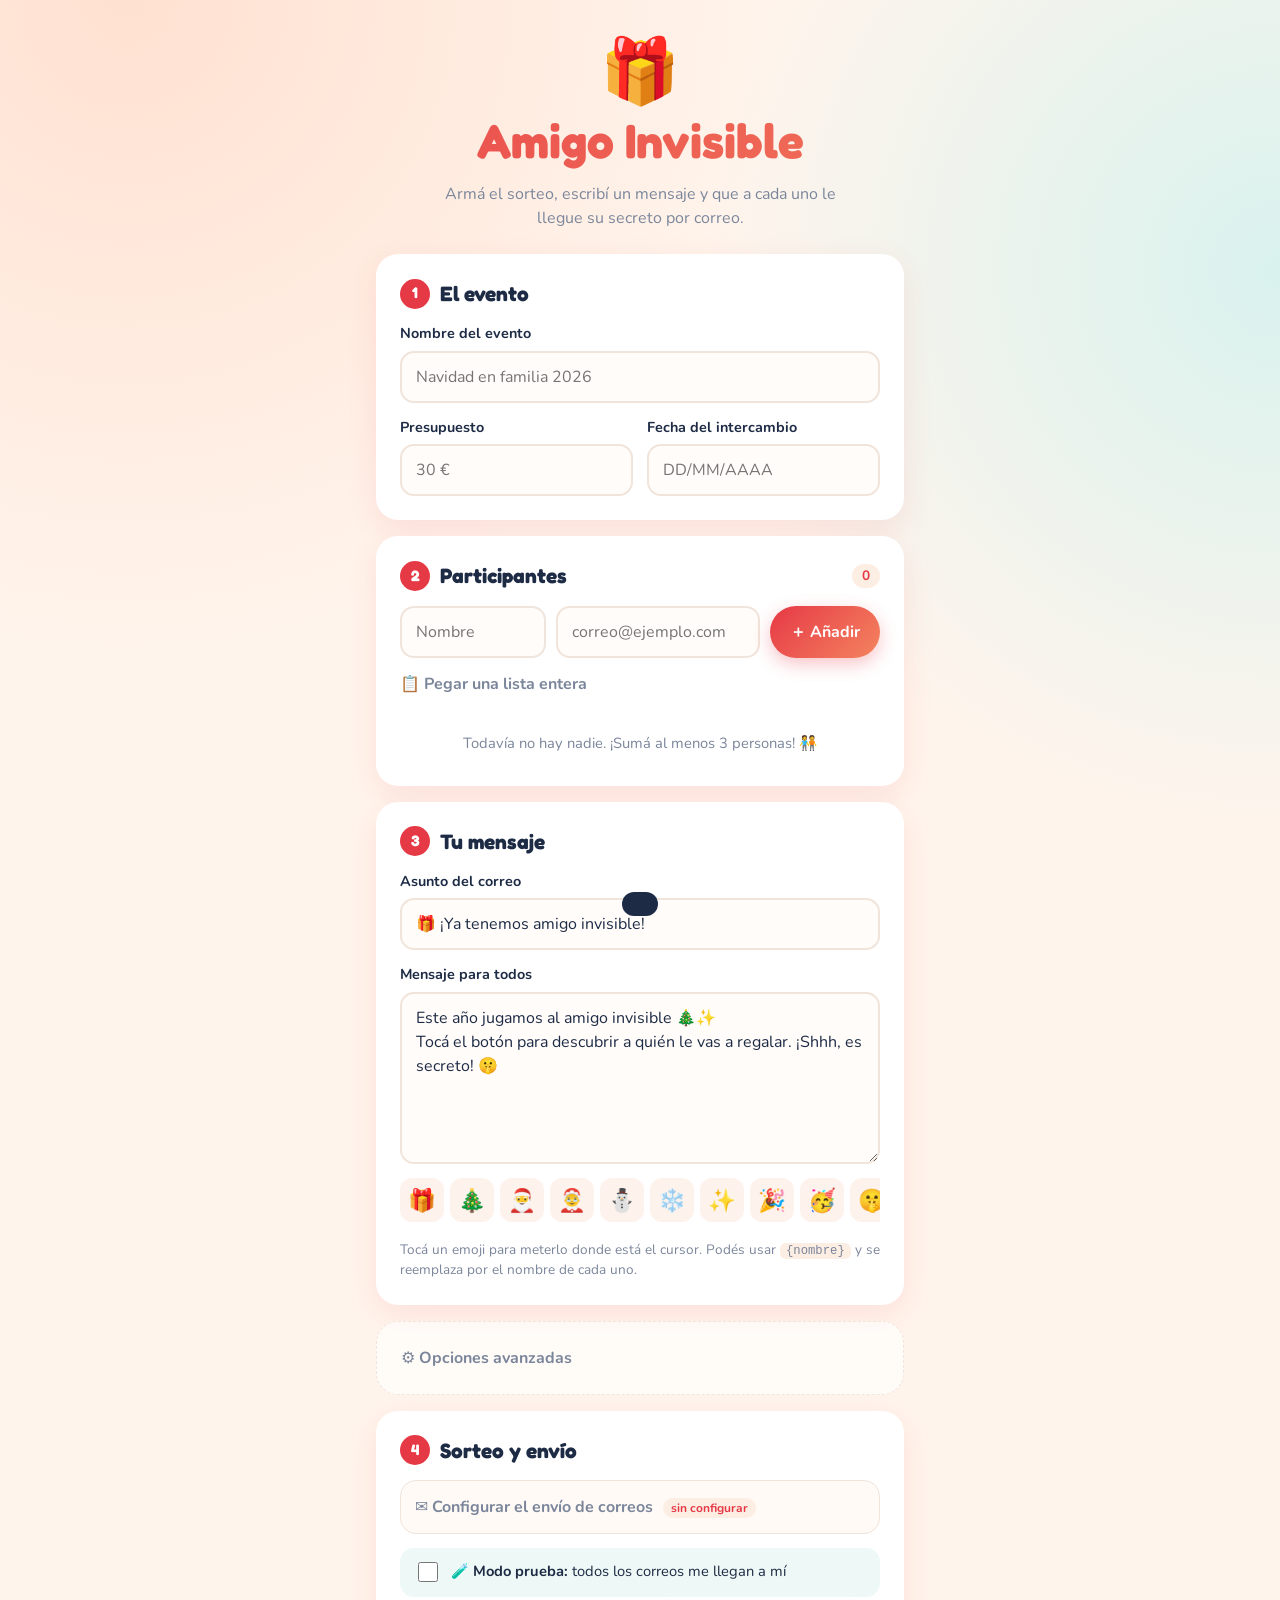
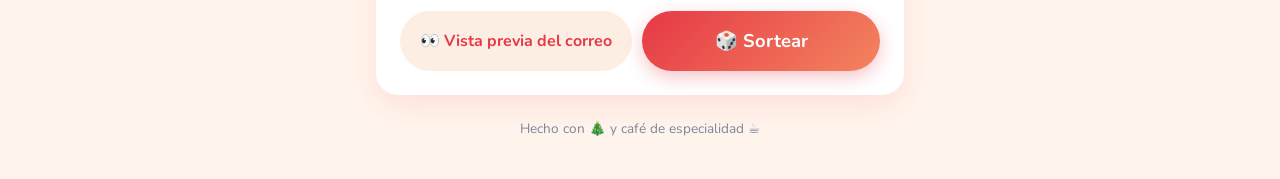
==== commit 80675c00: "Fecha en formato DD/MM/AAAA El campo pasa a ser de texto con las barras automáticas y validación. El" ====
--- a/index.html
+++ b/index.html
@@ -37,7 +37,7 @@
         </label>
         <label class="field">
           <span>Fecha del intercambio</span>
-          <input id="eventDate" type="date">
+          <input id="eventDate" type="text" inputmode="numeric" placeholder="DD/MM/AAAA" maxlength="10" autocomplete="off">
         </label>
       </div>
     </section>
--- a/css/styles.css
+++ b/css/styles.css
@@ -117,6 +117,7 @@
   outline: none; border-color: var(--coral);
   box-shadow: 0 0 0 4px rgba(244, 132, 95, .18);
 }
+input.invalid { border-color: var(--red); }
 textarea { resize: vertical; min-height: 90px; }
 .hint { margin: 0; font-size: .85rem; color: var(--muted); }
 .check { display: flex; gap: 10px; align-items: flex-start; font-size: .92rem; cursor: pointer; }
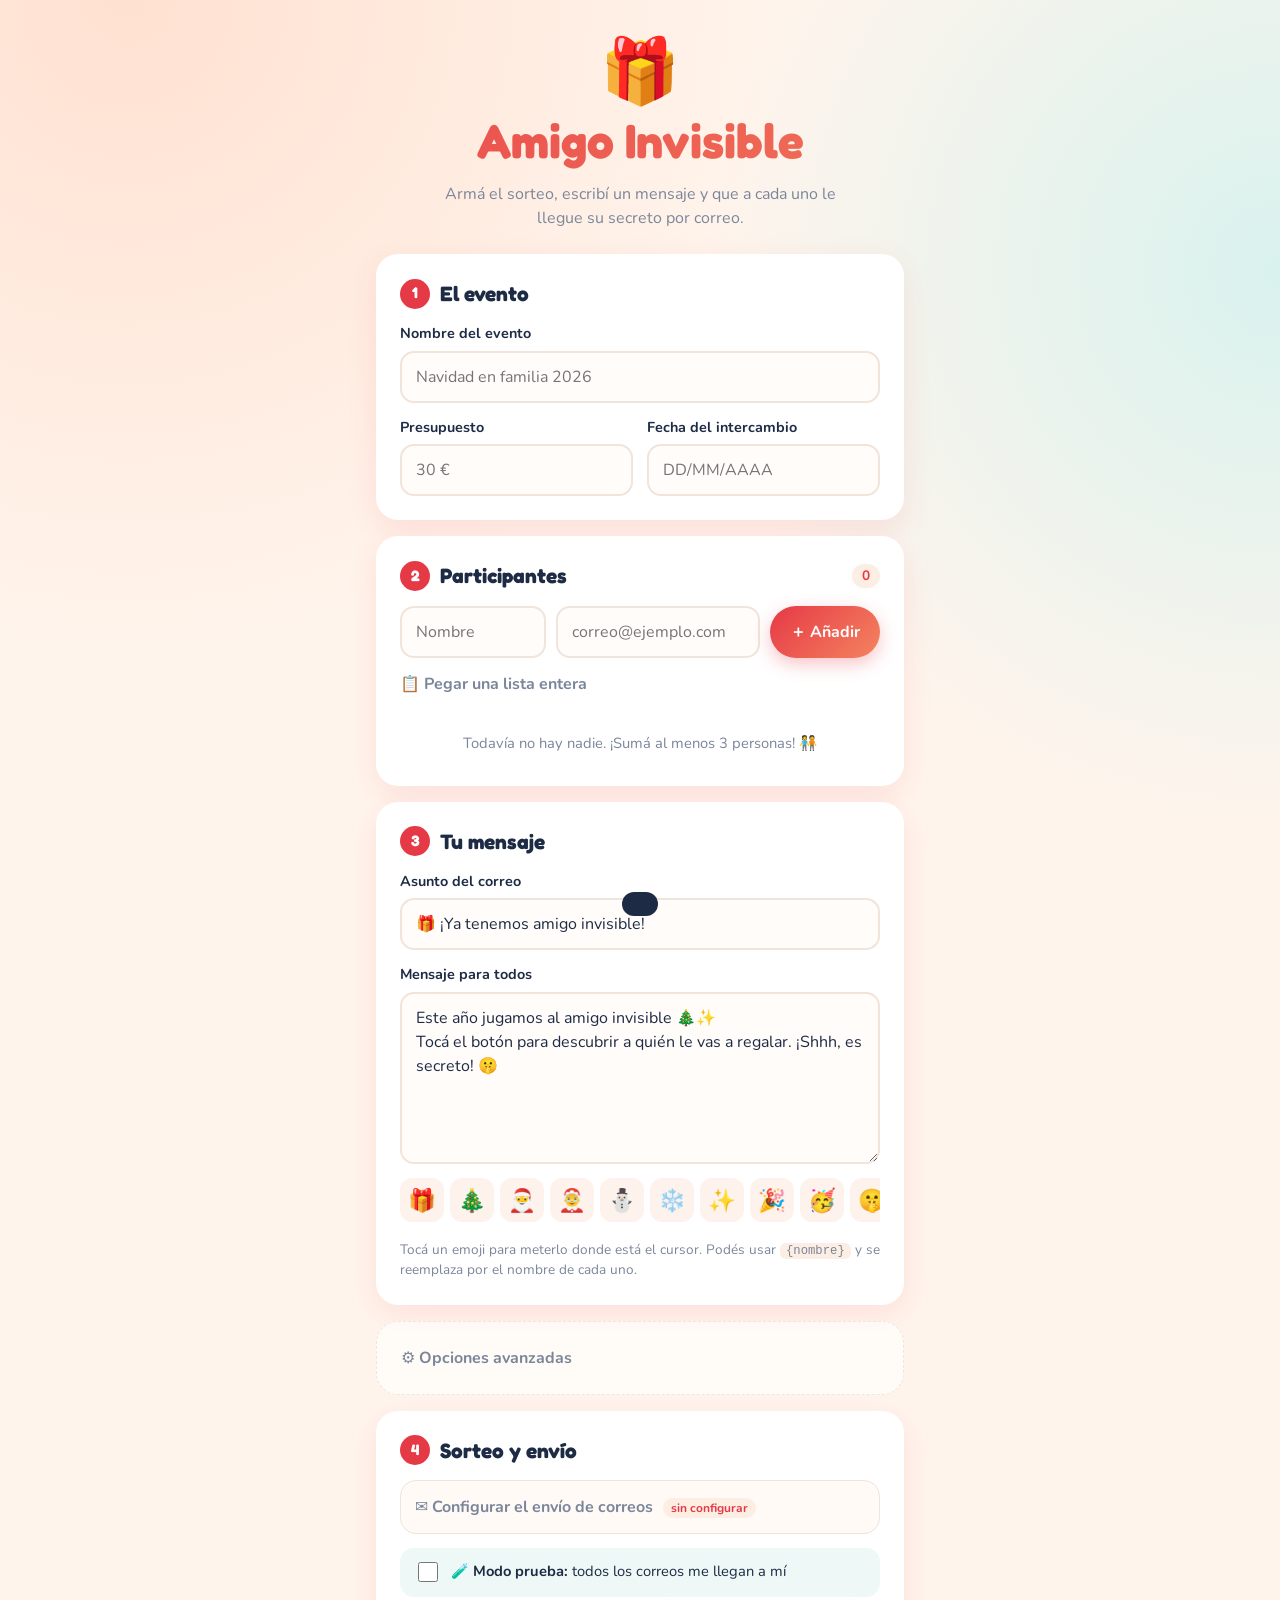
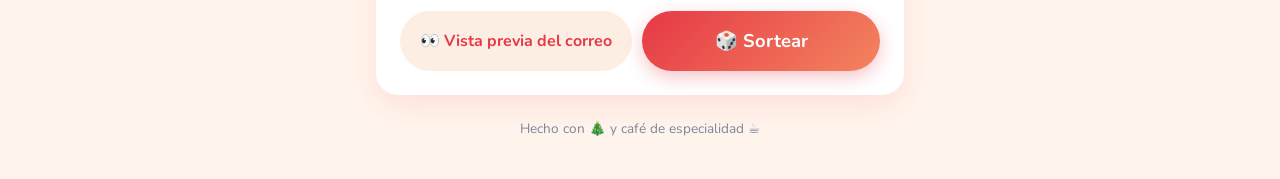
==== commit 4d90e41e: "Guardar aparte el último sorteo enviado Antes, editar la lista o las parejas después de enviar borra" ====
--- a/index.html
+++ b/index.html
@@ -123,6 +123,7 @@
         <button id="previewBtn" class="btn btn--ghost" type="button">👀 Vista previa del correo</button>
         <button id="drawBtn" class="btn btn--primary btn--big" type="button">🎲 Sortear</button>
       </div>
+      <button id="sentBtn" class="btn btn--ghost hidden" type="button">🔒 Ver el último sorteo enviado</button>
 
       <div id="results" class="results hidden">
         <div class="results__head">
@@ -160,6 +161,7 @@
         <button class="btn btn--primary" type="submit">Ver</button>
       </form>
       <p id="codeError" class="secret__error hidden">Código incorrecto 🙅</p>
+      <p id="secretNote" class="hint secret__note hidden"></p>
       <ul id="secretList" class="pairs hidden"></ul>
       <div id="secretActions" class="secret__actions hidden">
         <p id="sendInfo" class="hint"></p>
--- a/css/styles.css
+++ b/css/styles.css
@@ -220,6 +220,7 @@
 .secret__error { margin: 10px 0 0; color: var(--red); font-weight: 700; text-align: center; }
 .shake { animation: shakeX .4s; }
 @keyframes shakeX { 20%, 60% { transform: translateX(-8px); } 40%, 80% { transform: translateX(8px); } }
+.secret__note { text-align: center; margin: 0 0 10px; }
 .secret__actions { display: grid; gap: 10px; margin-top: 16px; }
 .secret__actions .hint { text-align: center; }
 .pairs { list-style: none; margin: 0; padding: 0; display: grid; gap: 8px; }
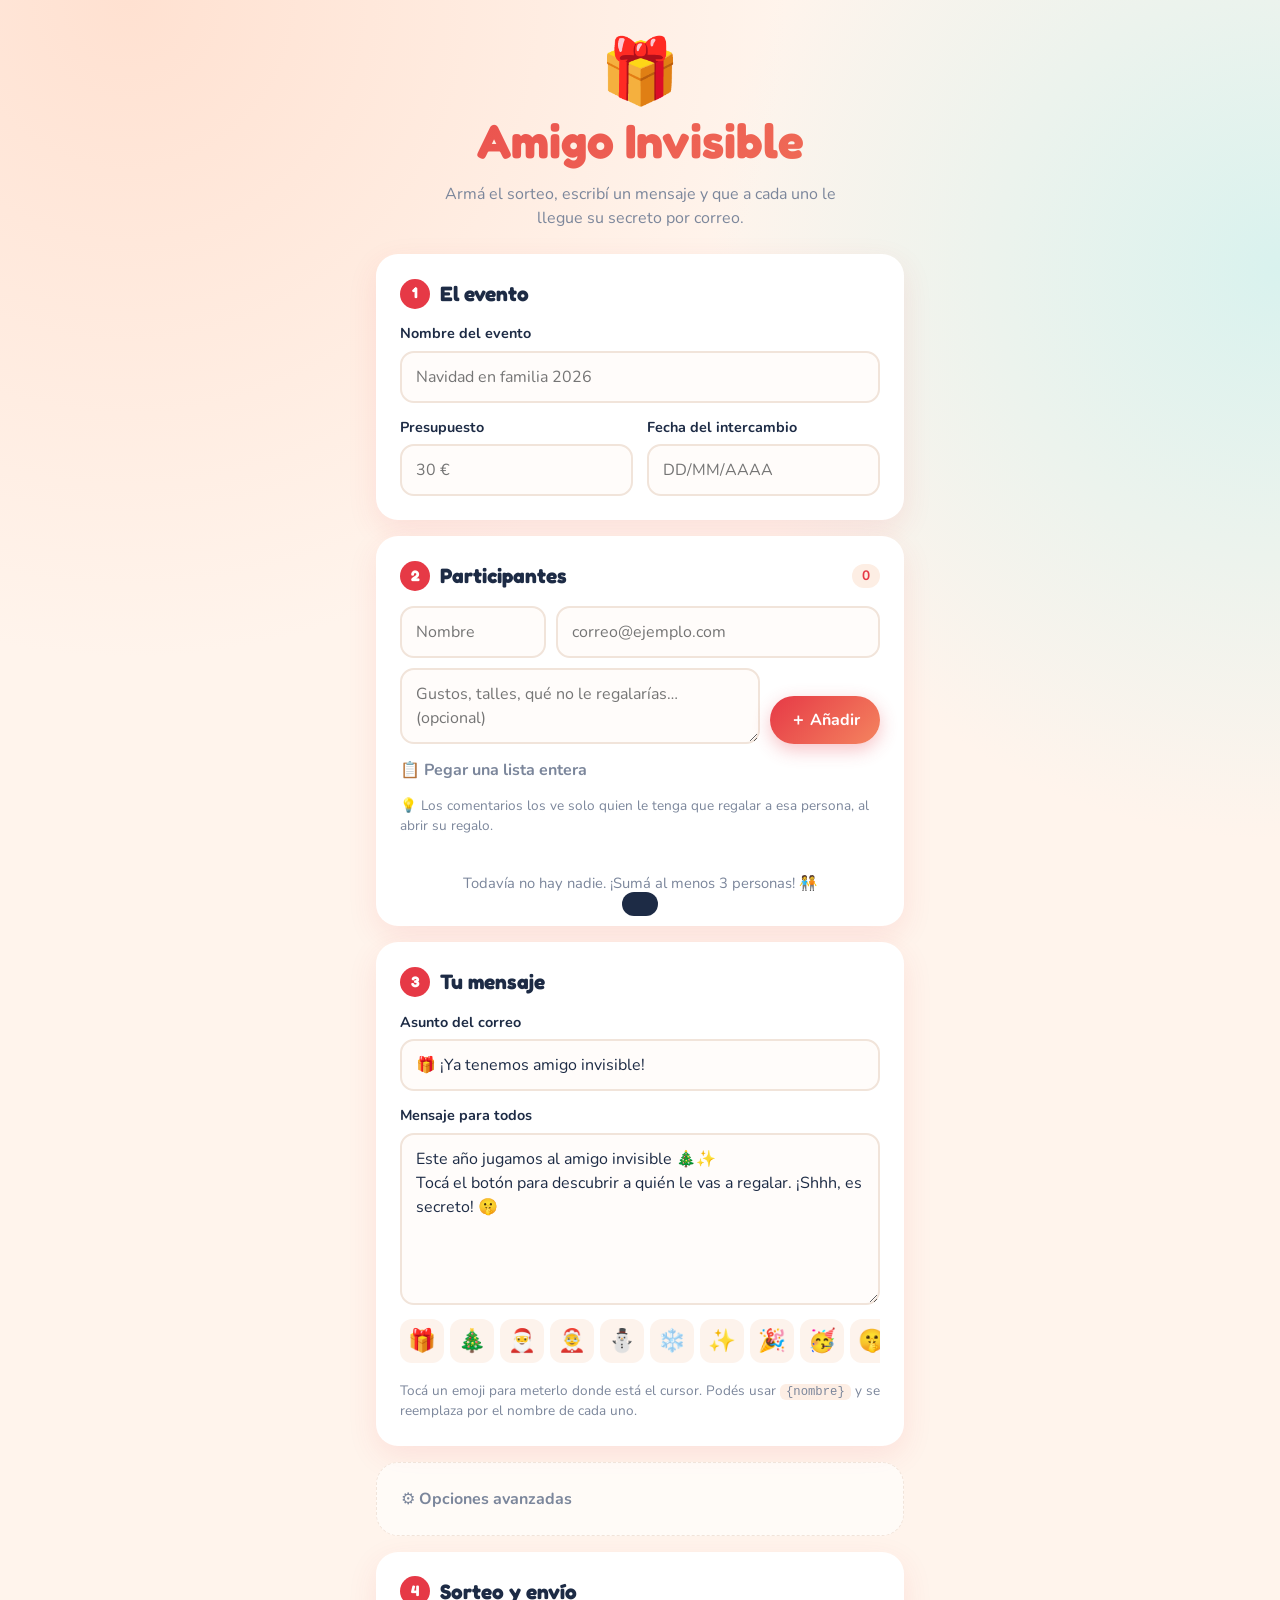
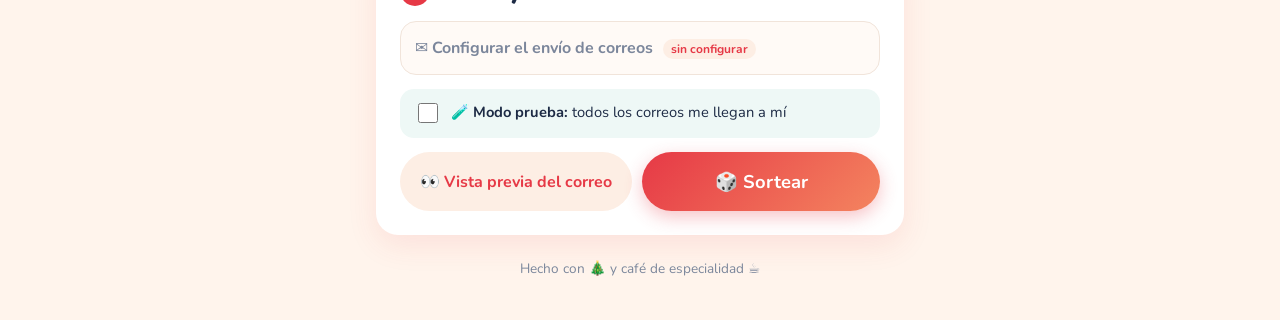
==== commit 66b39d42: "Comentarios por participante: gustos y preferencias que ve quien le regala Co-Authored-By: Claude Op" ====
--- a/index.html
+++ b/index.html
@@ -48,14 +48,16 @@
       <form id="addForm" class="add-form" autocomplete="off">
         <input id="pName" type="text" placeholder="Nombre" required maxlength="40">
         <input id="pEmail" type="email" placeholder="correo@ejemplo.com" required>
+        <textarea id="pNotes" rows="2" maxlength="300" placeholder="Gustos, talles, qué no le regalarías… (opcional)"></textarea>
         <button class="btn btn--primary" type="submit" aria-label="Añadir participante">＋ Añadir</button>
       </form>
       <details id="bulk" class="bulk">
         <summary>📋 Pegar una lista entera</summary>
-        <p class="hint">Una persona por línea: <code>Nombre, correo</code></p>
-        <textarea id="bulkInput" rows="4" placeholder="Nancy, nancy@mail.com&#10;Santi, santi@mail.com"></textarea>
+        <p class="hint">Una persona por línea: <code>Nombre, correo</code> y, si querés, <code>, comentarios</code> al final.</p>
+        <textarea id="bulkInput" rows="4" placeholder="Nancy, nancy@mail.com, le encanta el café&#10;Santi, santi@mail.com"></textarea>
         <button id="bulkAdd" class="btn btn--ghost" type="button">Añadir todos</button>
       </details>
+      <p class="hint">💡 Los comentarios los ve solo quien le tenga que regalar a esa persona, al abrir su regalo.</p>
       <ul id="participantList" class="plist"></ul>
       <p id="emptyList" class="empty">Todavía no hay nadie. ¡Sumá al menos 3 personas! 🧑‍🤝‍🧑</p>
     </section>
--- a/css/styles.css
+++ b/css/styles.css
@@ -174,6 +174,13 @@
 .plist__info { display: grid; min-width: 0; flex: 1; }
 .plist__info b, .plist__info small { overflow: hidden; text-overflow: ellipsis; white-space: nowrap; }
 .plist__info small { color: var(--muted); }
+#pNotes { min-height: 0; }
+.plist li { flex-wrap: wrap; }
+.plist__notes { flex-basis: 100%; margin: 0; padding-left: 50px; font-size: .85rem; color: var(--muted); white-space: pre-line; overflow-wrap: anywhere; }
+.plist__notes:empty { display: none; }
+.plist__edit { flex-basis: 100%; display: grid; gap: 8px; }
+.plist__edit textarea { min-height: 70px; }
+.plist__edit div { display: flex; gap: 8px; justify-content: flex-end; }
 .empty { margin: 0; text-align: center; color: var(--muted); font-size: .92rem; padding: 8px 0; }
 
 /* ---------- Emojis ---------- */
@@ -255,7 +262,8 @@
 /* ---------- Pantallas más grandes ---------- */
 @media (min-width: 560px) {
   .row { grid-template-columns: 1fr 1fr; }
-  .add-form { grid-template-columns: 1fr 1.4fr auto; }
+  .add-form { grid-template-columns: 1fr 1.4fr auto; grid-template-areas: "name email email" "notes notes btn"; align-items: end; }
+  #pName { grid-area: name; } #pEmail { grid-area: email; } #pNotes { grid-area: notes; } .add-form > button { grid-area: btn; }
   .rule-form { grid-template-columns: 1fr auto 1fr auto; align-items: center; }
   .actions { grid-template-columns: auto 1fr; }
   .card { padding: 24px; }
@@ -342,5 +350,8 @@
 .reveal__details { display: flex; flex-wrap: wrap; justify-content: center; gap: 8px; margin-bottom: 14px; }
 .reveal__details span { background: #fdeee4; padding: 6px 12px; border-radius: 99px; font-weight: 600; font-size: .92rem; }
 .reveal__details:empty { display: none; }
+.reveal__notes { background: #eef8f6; border-radius: 18px; padding: 14px 16px; margin: 0 0 14px; text-align: left; }
+.reveal__notes-title { margin: 0 0 4px; font-weight: 700; color: var(--green); }
+.reveal__notes p:last-child { margin: 0; white-space: pre-line; overflow-wrap: anywhere; }
 .reveal__secret { margin: 0; font-size: .9rem; color: var(--muted); }
 .reveal__error { background: var(--card); border-radius: 24px; padding: 24px; box-shadow: var(--shadow); }
